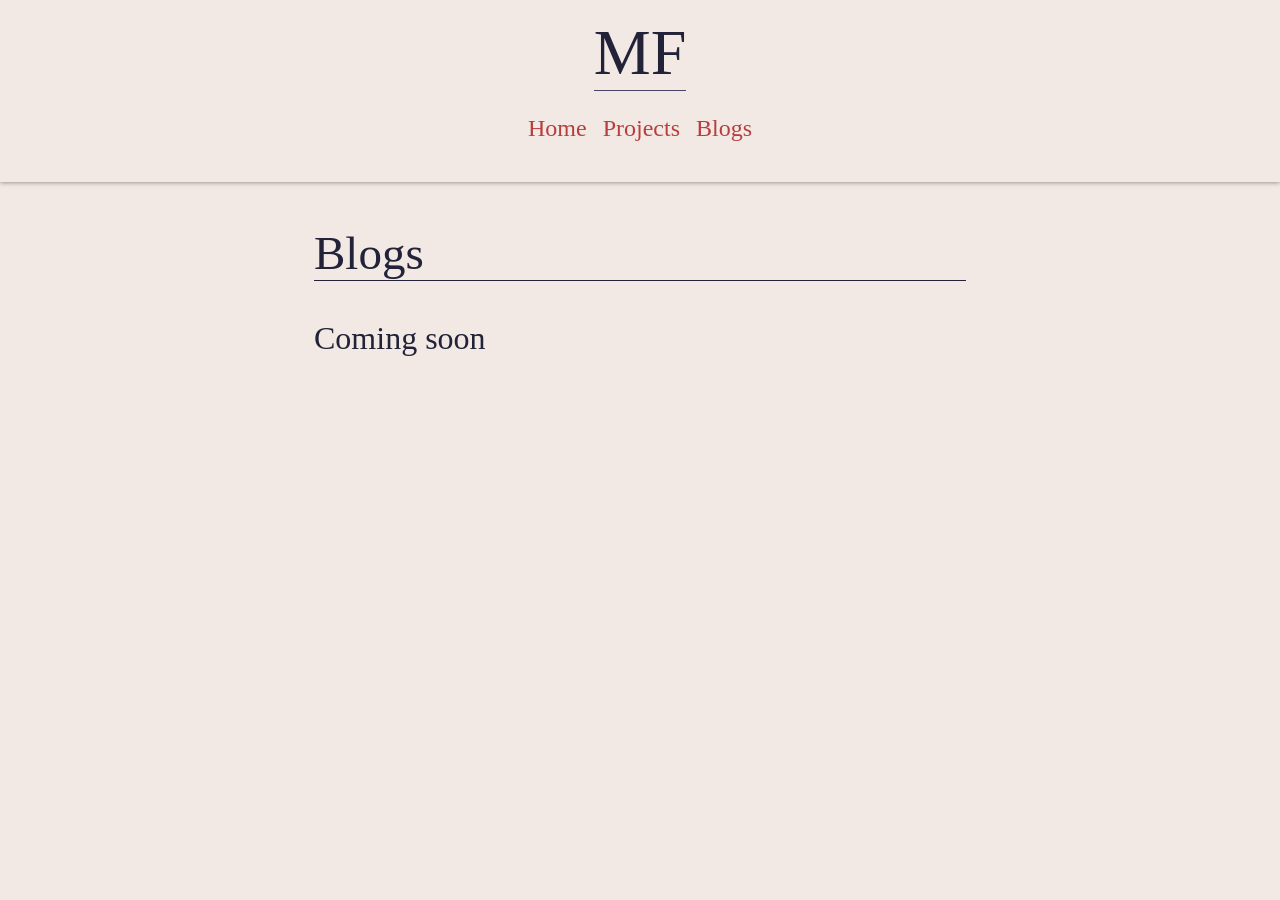
==== pages/blogs/index.html @ b968c636 "Add pages" ====
<!DOCTYPE html>
<html lang="en">
<head>
    <meta charset="UTF-8">
    <meta name="viewport" content="width=device-width, initial-scale=1.0">
    <link rel="stylesheet" href="../../stylesheets/styles.css">
    <link rel="stylesheet" href="../../stylesheets/topbar.css">
    <script src="../../scripts/auto-hiding-topbar.js" defer></script>
</link>
    <title>Mario Florio</title>
</head>
<body>
    <header class="topbar">
        <div id="logo">MF</div>
        <nav>
            <ul>
                <li><a href="/">Home</a></li>
                <li><a href="/pages/projects/">Projects</a></li>
                <li><a href="/pages/blogs/">Blogs</a></li>
            </ul>
        </nav>
    </header>
    <main>
        <header>
            <section class="section-wrapper">
                <h2 class="underline">Blogs</h2>
                <h3>Coming soon</h3>
            </section>
        </header>
    </main>
    <footer>
    </footer>
</body>
</html>
---- stylesheets/styles.css ----
:root {
    --primary-bg-color: #F2E9E4;
    --secondary-bg-color: #C9AD97;
    --primary-fg-color: #222238;
    --secondary-fg-color: #4A4369;
    --target-color: #B83E3E;
}

* {
    box-sizing: border-box;

    color: var(--primary-fg-color);

    font-family: 'Times New Roman', Times, serif;
    font-weight: 500;
}

/* Tags */
body {
    margin: 0px;

    background-color: var(--primary-bg-color);
}

ul {
    /* margin: 0; */
    padding: 0;
}

li {
    list-style: none;
}

h1 {
    margin-top: 0;
    padding-top: 21.44px;
}

h2 {
    font-size: 30px;

    margin-top: 0;
    padding-top: 19.92px;
}

p {
    line-height: 120%;
    letter-spacing: 2%;
}

a {
    color: var(--target-color);
    text-decoration: none;
}

/* Components */
.underline {
    border-bottom: 1px solid var(--primary-fg-color);
}

.bold {
    font-weight: 600;
}

.section-wrapper {
    max-width: 700px;
    margin-left: auto;
    margin-right: auto;
    padding: 1.5rem;
}

.span-wrapper {
    display: flex;
    justify-content: flex-end;

    font-size: 12px;
}

.span-wrapper>span>a {
    font-style: italic;

}

/* Sections */

/* Hero */
.hero {
    background-image: url("../images/hero-pic.althaf-raja.jpg");
    background-repeat: no-repeat;
    background-position: center;
    background-size: cover;

    height: 90dvh;

    overflow: hidden;
}

.hero>.mask {
    display: flex;
    flex-direction: column;
    justify-content: center;
    align-items: center;

    text-align: center;

    background-color: rgb(from var(--primary-bg-color) r g b / 0.7);
    height: 100%;

    padding: 1rem;
}

.hero>.mask>h1 {
    font-size: 45px;

    margin: 0;
    padding: 0;
}

.hero>.mask>h2 {
    font-size: 30px;
    color: var(--secondary-fg-color);

    margin: 0;
    padding: 0;
}

.hero>.mask>p {
    font-size: 16px;

    margin: 8px;
    width: 264px;
}

.hero>.mask>#photo-credit {
    position: absolute;
    bottom: 0rem;
    right: 1rem;
}

/* About */
.about {
    background-color: var(--secondary-bg-color);
}

/* Projects */
.projects {
    background-color: var(--primary-bg-color);
}

.project-description>p {
    color: var(--secondary-fg-color)
}

/* Methodology */
.methodology {
    background-color: var(--secondary-bg-color);
}

/* Contact */
.contact {
    background-color: var(--primary-bg-color);
}

@media screen and (min-width: 800px) {
    .hero>.mask>h1 {
        font-size: 72px;
    }

    .hero>.mask>h2 {
        font-size: 54px;
    }

    .hero>.mask>p {
        font-size: 32px;
        width: 500px;
    }

    h2 {
        font-size: 47px;
    }

    h3 {
        font-size: 32px;
    }

    p {
        font-size: 24px;
    }

    ul {
        font-size: 24px;
    }

    .span-wrapper {
        font-size: 16px;
    }
}
---- stylesheets/topbar.css ----
.topbar {

    --topbar-height: 83.5px; 

    position: sticky;
    top: 0px;

    display: flex;
    justify-content: space-between;
    align-items: center;

    background-color: var(--primary-bg-color);
    padding: 1rem;

    box-shadow: rgba(0, 0, 0, 0.5) 0 0 5px;
    transition: all 0.2s ease;
    isolation: isolate;
}

.topbar.hide {
    top: calc(0px - var(--topbar-height));
    transition: all 0.2s ease;
}

.topbar>#logo {
    font-size: 45px;
}

.topbar>nav>ul {
    display: flex;
    gap: 1rem;
}

@media screen and (min-width: 700px) {
    
    .topbar {

        --topbar-height: 182px;

        flex-direction: column;
    }

    .topbar>#logo {
        font-size: 64px;
        border-bottom: 1px solid var(--secondary-fg-color);
    }

}
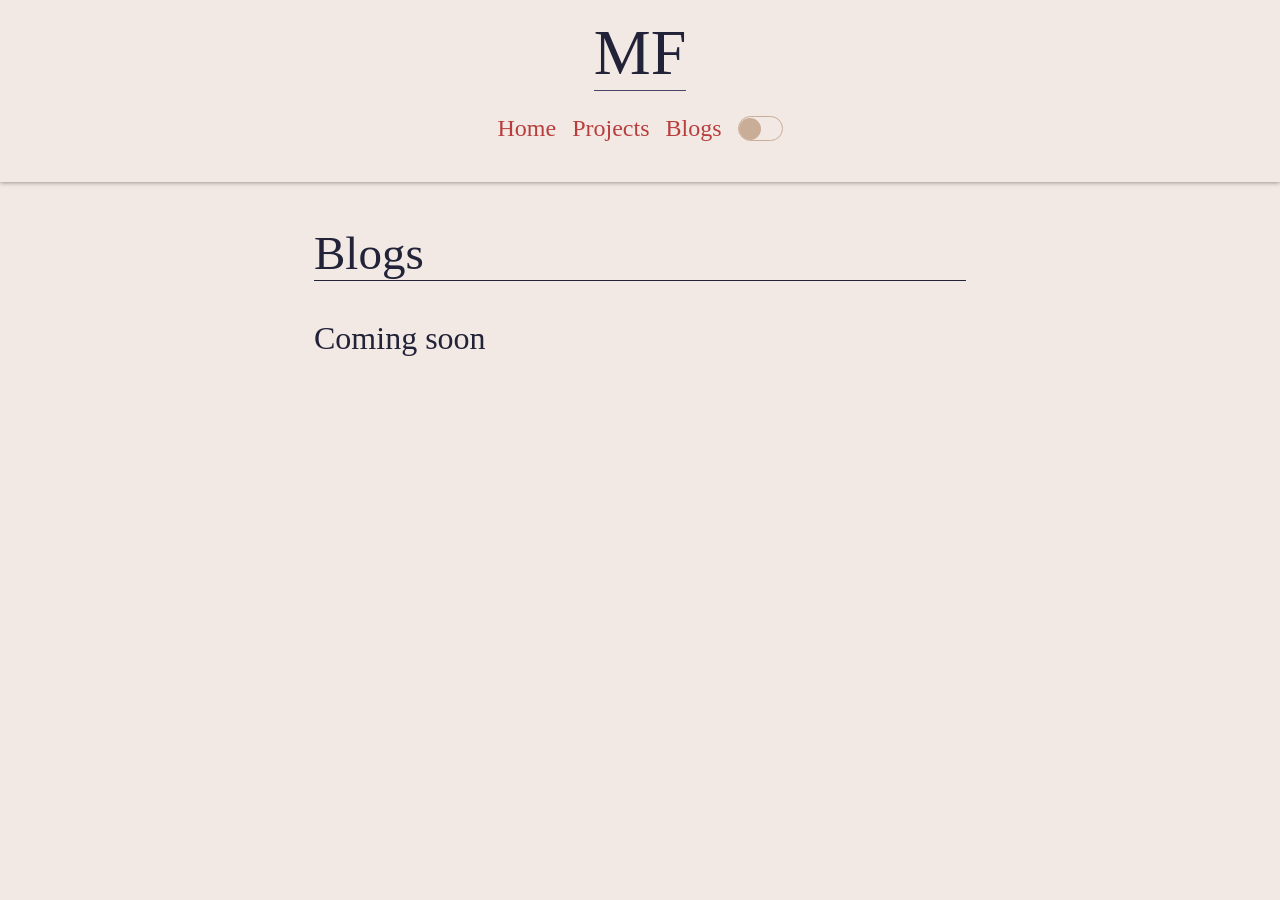
==== commit b0b83e0a: "Add dark mode" ====
--- a/pages/blogs/index.html
+++ b/pages/blogs/index.html
@@ -5,20 +5,29 @@
     <meta name="viewport" content="width=device-width, initial-scale=1.0">
     <link rel="stylesheet" href="../../stylesheets/styles.css">
     <link rel="stylesheet" href="../../stylesheets/topbar.css">
+    <link rel="stylesheet" href="../../stylesheets/toggle-switch.css">
     <script src="../../scripts/auto-hiding-topbar.js" defer></script>
-</link>
+    <script src="../../scripts/dark-mode-switch.js" defer></script>
     <title>Mario Florio</title>
 </head>
 <body>
     <header class="topbar">
         <div id="logo">MF</div>
-        <nav>
-            <ul>
-                <li><a href="/">Home</a></li>
-                <li><a href="/pages/projects/">Projects</a></li>
-                <li><a href="/pages/blogs/">Blogs</a></li>
-            </ul>
-        </nav>
+        <div class="flex-aligned-wrapper">
+            <nav>
+                <ul>
+                    <li><a href="/">Home</a></li>
+                    <li><a href="/pages/projects/">Projects</a></li>
+                    <li><a href="/pages/blogs/">Blogs</a></li>
+                </ul>
+            </nav>
+            <div class="toggle-switch">
+                <label class="switch-label" id="dark-mode" name="dark-mode">
+                    <input type="checkbox" class="checkbox" id="dark-mode" name="dark-mode">
+                    <span class="slider" data-on="false"></span>
+                </label>
+            </div>
+        </div>
     </header>
     <main>
         <header>
--- a/stylesheets/styles.css
+++ b/stylesheets/styles.css
@@ -1,10 +1,27 @@
 
 :root {
-    --primary-bg-color: #F2E9E4;
-    --secondary-bg-color: #C9AD97;
-    --primary-fg-color: #222238;
-    --secondary-fg-color: #4A4369;
-    --target-color: #B83E3E;
+
+    --theme: default;
+
+    /* Default */
+    --primary-default-bg-color: #F2E9E4;
+    --secondary-default-bg-color: #C9AD97;
+    --primary-default-fg-color: #222238;
+    --secondary-default-fg-color: #4A4369;
+    --default-target-color: #B83E3E;
+
+    /* Dark */
+    --primary-dark-bg-color: #222831;
+    --secondary-dark-bg-color: #393E46;
+    --primary-dark-fg-color: #c4c4c4;
+    --secondary-dark-fg-color: #8C8C8C;
+    --dark-target-color: #B83E3E;
+
+    --primary-bg-color: var(--primary-default-bg-color);
+    --secondary-bg-color: var(--secondary-default-bg-color);
+    --primary-fg-color: var(--primary-default-fg-color);
+    --secondary-fg-color: var(--secondary-default-fg-color);
+    --target-color: var(--default-target-color);
 }
 
 * {
@@ -13,7 +30,7 @@
     color: var(--primary-fg-color);
 
     font-family: 'Times New Roman', Times, serif;
-    font-weight: 500;
+    font-weight: 400;
 }
 
 /* Tags */
@@ -61,6 +78,13 @@
 
 .bold {
     font-weight: 600;
+}
+
+.flex-aligned-wrapper {
+    display: flex;
+    justify-content: center;
+    align-items: center;
+    gap: 1rem;
 }
 
 .section-wrapper {
@@ -86,9 +110,11 @@
 
 /* Hero */
 .hero {
+    position: relative;
+
     background-image: url("../images/hero-pic.althaf-raja.jpg");
     background-repeat: no-repeat;
-    background-position: center;
+    background-position: 57% 50%;
     background-size: cover;
 
     height: 90dvh;
@@ -134,7 +160,7 @@
 
 .hero>.mask>#photo-credit {
     position: absolute;
-    bottom: 0rem;
+    bottom: 1rem;
     right: 1rem;
 }
 
@@ -148,7 +174,17 @@
     background-color: var(--primary-bg-color);
 }
 
-.project-description>p {
+.project-card>.project-header {
+    display: flex;
+    justify-content: space-between;
+    align-items: center;
+}
+
+.project-card>.project-header>span {
+    color: var(--secondary-fg-color);
+}
+
+.project-card>p {
     color: var(--secondary-fg-color)
 }
 
--- a/stylesheets/topbar.css
+++ b/stylesheets/topbar.css
@@ -1,7 +1,7 @@
 
 .topbar {
 
-    --topbar-height: 83.5px; 
+    --topbar-height: 89px; 
 
     position: sticky;
     top: 0px;
@@ -16,6 +16,7 @@
     box-shadow: rgba(0, 0, 0, 0.5) 0 0 5px;
     transition: all 0.2s ease;
     isolation: isolate;
+    z-index: 1;
 }
 
 .topbar.hide {
@@ -27,12 +28,14 @@
     font-size: 45px;
 }
 
-.topbar>nav>ul {
+.topbar nav>ul {
     display: flex;
+    justify-content: center;
+    align-items: center;
     gap: 1rem;
 }
 
-@media screen and (min-width: 700px) {
+@media screen and (min-width: 800px) {
     
     .topbar {
 
--- a/stylesheets/toggle-switch.css
+++ b/stylesheets/toggle-switch.css
@@ -0,0 +1,50 @@
+.toggle-switch {
+    position: relative;
+
+    height: 25px;
+    width: 45px;
+
+    border: 1px solid var(--secondary-bg-color);
+    border-radius: 25px;
+
+    overflow: hidden;
+}
+
+.toggle-switch .switch-label {
+    display: flex;
+    justify-content: center;
+    align-items: center;
+
+    height: 100%;
+    width: 100%;
+
+    overflow: hidden;
+}
+
+.toggle-switch .checkbox {
+    display: none;
+    cursor: none;
+}
+
+.toggle-switch .slider {
+    position: absolute;
+    top: 0.5px;
+    bottom: 0px;
+
+    background-color: var(--secondary-bg-color);
+    height: 22px;
+    width: 22px;
+
+    border-radius: 25px;
+
+    transition-duration: 0.2s;
+    cursor: pointer;
+}
+
+.toggle-switch .slider[data-on="false"] {
+    left: 0.5px;
+}
+
+.toggle-switch .slider[data-on="true"] {
+    left: 20.5px;
+}
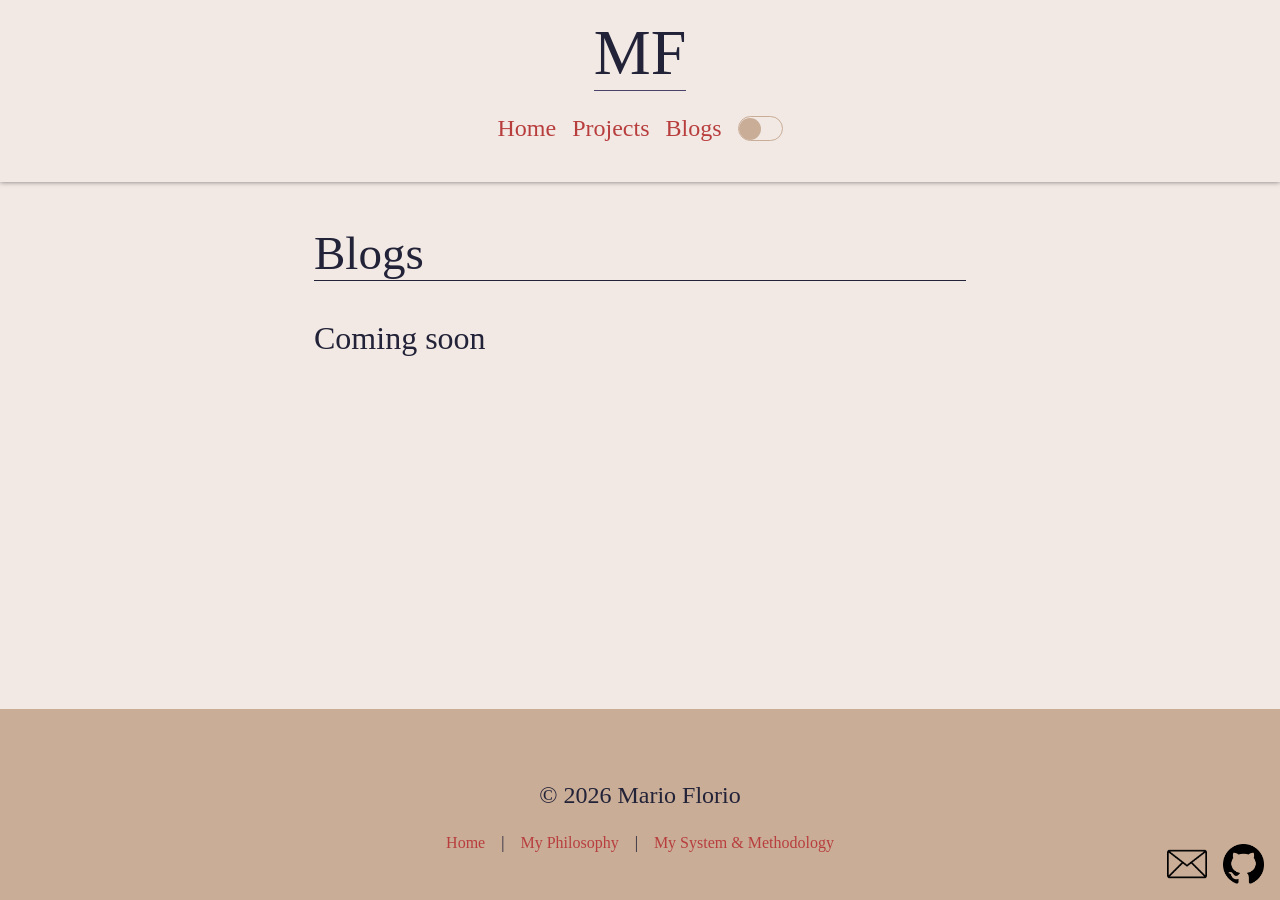
==== commit 69c63d8a: "Add dedicated footer" ====
--- a/pages/blogs/index.html
+++ b/pages/blogs/index.html
@@ -6,8 +6,10 @@
     <link rel="stylesheet" href="../../stylesheets/styles.css">
     <link rel="stylesheet" href="../../stylesheets/topbar.css">
     <link rel="stylesheet" href="../../stylesheets/toggle-switch.css">
+    <script type="module" src="../../scripts/local-storage.js"></script>
+    <script type="module" src="../../scripts/theme-handler.js"></script>
+    <script type="module" src="../../scripts/dark-mode-switch.js"></script>
     <script src="../../scripts/auto-hiding-topbar.js" defer></script>
-    <script src="../../scripts/dark-mode-switch.js" defer></script>
     <title>Mario Florio</title>
 </head>
 <body>
@@ -38,6 +40,24 @@
         </header>
     </main>
     <footer>
+        <section>
+            <p style="display: flex; justify-content: center;">© 2026 Mario Florio</p>
+            <div class="flex-aligned-wrapper">
+                <a href="../../">Home</a>
+                <span>|</span>
+                <a href="../blogs/">My Philosophy</a>
+                <span>|</span>
+                <a href="../blogs/">My System & Methodology</a>
+            </div>
+            <div class="contacts flex-aligned-wrapper" style="margin-top: 1rem;">
+                <a class="contacts-icon-wrapper" href="mailto:mario-florio@icloud.com">
+                    <img src="../../images/email.png">
+                </a>
+                <a class="contacts-icon-wrapper" href="https://github.com/mario-florio" target="_blank" rel="noopener noreferrer">
+                    <img src="../../images/github.png">
+                </a>
+            </div>
+        </section>
     </footer>
 </body>
 </html>
--- a/stylesheets/styles.css
+++ b/stylesheets/styles.css
@@ -35,13 +35,26 @@
 
 /* Tags */
 body {
+    display: flex;
+    flex-direction: column;
+
+    background-color: var(--primary-bg-color);
     margin: 0px;
-
-    background-color: var(--primary-bg-color);
+    padding: 0px;
+    min-height: 100dvh;
+}
+
+body>main {
+    flex: 1;
+}
+
+body>footer {
+    background-color: var(--secondary-bg-color);
+    margin-top: auto;
+    padding: 3rem;
 }
 
 ul {
-    /* margin: 0; */
     padding: 0;
 }
 
@@ -71,19 +84,26 @@
     text-decoration: none;
 }
 
+strong {
+    font-weight: 600;
+}
+
+hr {
+    border: none;
+    height: 0.5px;
+    background-color: var(--primary-fg-color);
+}
+
 /* Components */
 .underline {
     border-bottom: 1px solid var(--primary-fg-color);
 }
 
-.bold {
-    font-weight: 600;
-}
-
 .flex-aligned-wrapper {
     display: flex;
     justify-content: center;
     align-items: center;
+    flex-wrap: wrap;
     gap: 1rem;
 }
 
@@ -103,7 +123,17 @@
 
 .span-wrapper>span>a {
     font-style: italic;
-
+}
+
+.contacts-icon-wrapper {
+    height: 40px;
+    width: auto;
+
+    overflow: hidden;
+}
+
+.contacts-icon-wrapper>img {
+    height: 100%;
 }
 
 /* Sections */
@@ -231,4 +261,15 @@
     .span-wrapper {
         font-size: 16px;
     }
-}
+
+}
+
+@media screen and (min-width: 900px) {
+
+    .contacts {
+        position: fixed;
+        bottom: 1rem;
+        right: 1rem;
+    }
+
+}
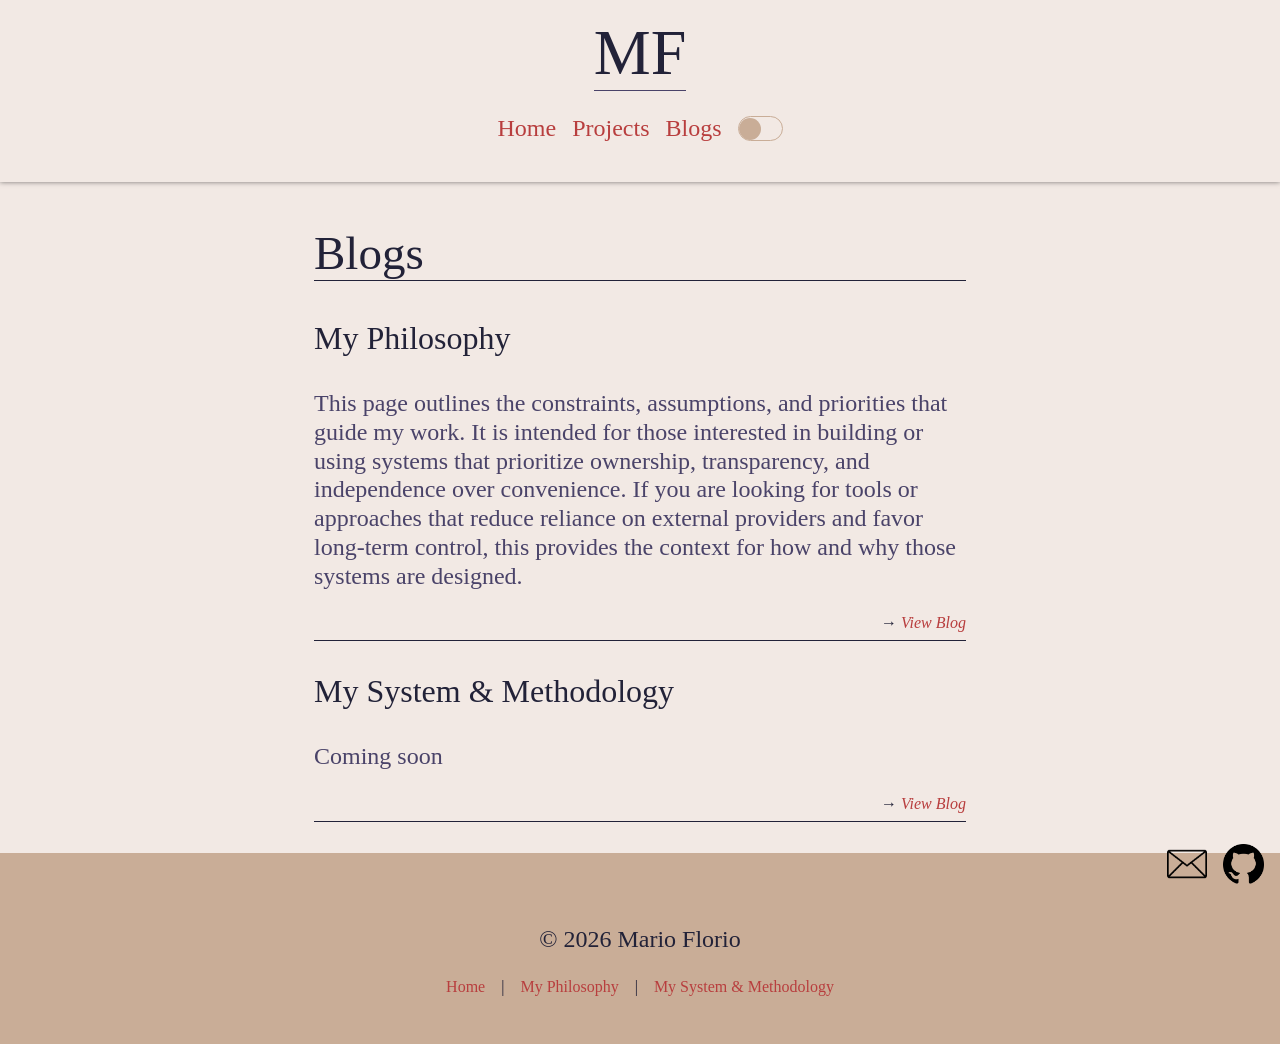
==== commit a8dd09c1: "Add my philosophy blog" ====
--- a/pages/blogs/index.html
+++ b/pages/blogs/index.html
@@ -33,11 +33,28 @@
     </header>
     <main>
         <header>
-            <section class="section-wrapper">
+            <section class="section-wrapper zero-bottom-padding">
                 <h2 class="underline">Blogs</h2>
-                <h3>Coming soon</h3>
             </section>
         </header>
+        <section class="section-wrapper zero-top-padding">
+            <article class="description-card">
+                <h3>My Philosophy</h3>
+                <p>This page outlines the constraints, assumptions, and priorities that guide my work. It is intended for those interested in building or using systems that prioritize ownership, transparency, and independence over convenience. If you are looking for tools or approaches that reduce reliance on external providers and favor long-term control, this provides the context for how and why those systems are designed.</p>
+                <div class="span-wrapper">
+                    <span>→ <a href="./my-philosophy.html">View Blog</a></span>
+                </div>
+                <hr>
+            </article>
+            <article class="description-card">
+                <h3>My System & Methodology</h3>
+                <p>Coming soon</p>
+                <div class="span-wrapper">
+                    <span>→ <a href="./my-system-and-methodology.html">View Blog</a></span>
+                </div>
+                <hr>
+            </article>
+        </section>
     </main>
     <footer>
         <section>
--- a/stylesheets/styles.css
+++ b/stylesheets/styles.css
@@ -136,6 +136,14 @@
     height: 100%;
 }
 
+.zero-top-padding {
+    padding-top: 0;
+}
+
+.zero-bottom-padding {
+    padding-bottom: 0;
+}
+
 /* Sections */
 
 /* Hero */
@@ -204,17 +212,7 @@
     background-color: var(--primary-bg-color);
 }
 
-.project-card>.project-header {
-    display: flex;
-    justify-content: space-between;
-    align-items: center;
-}
-
-.project-card>.project-header>span {
-    color: var(--secondary-fg-color);
-}
-
-.project-card>p {
+.description-card>p {
     color: var(--secondary-fg-color)
 }
 
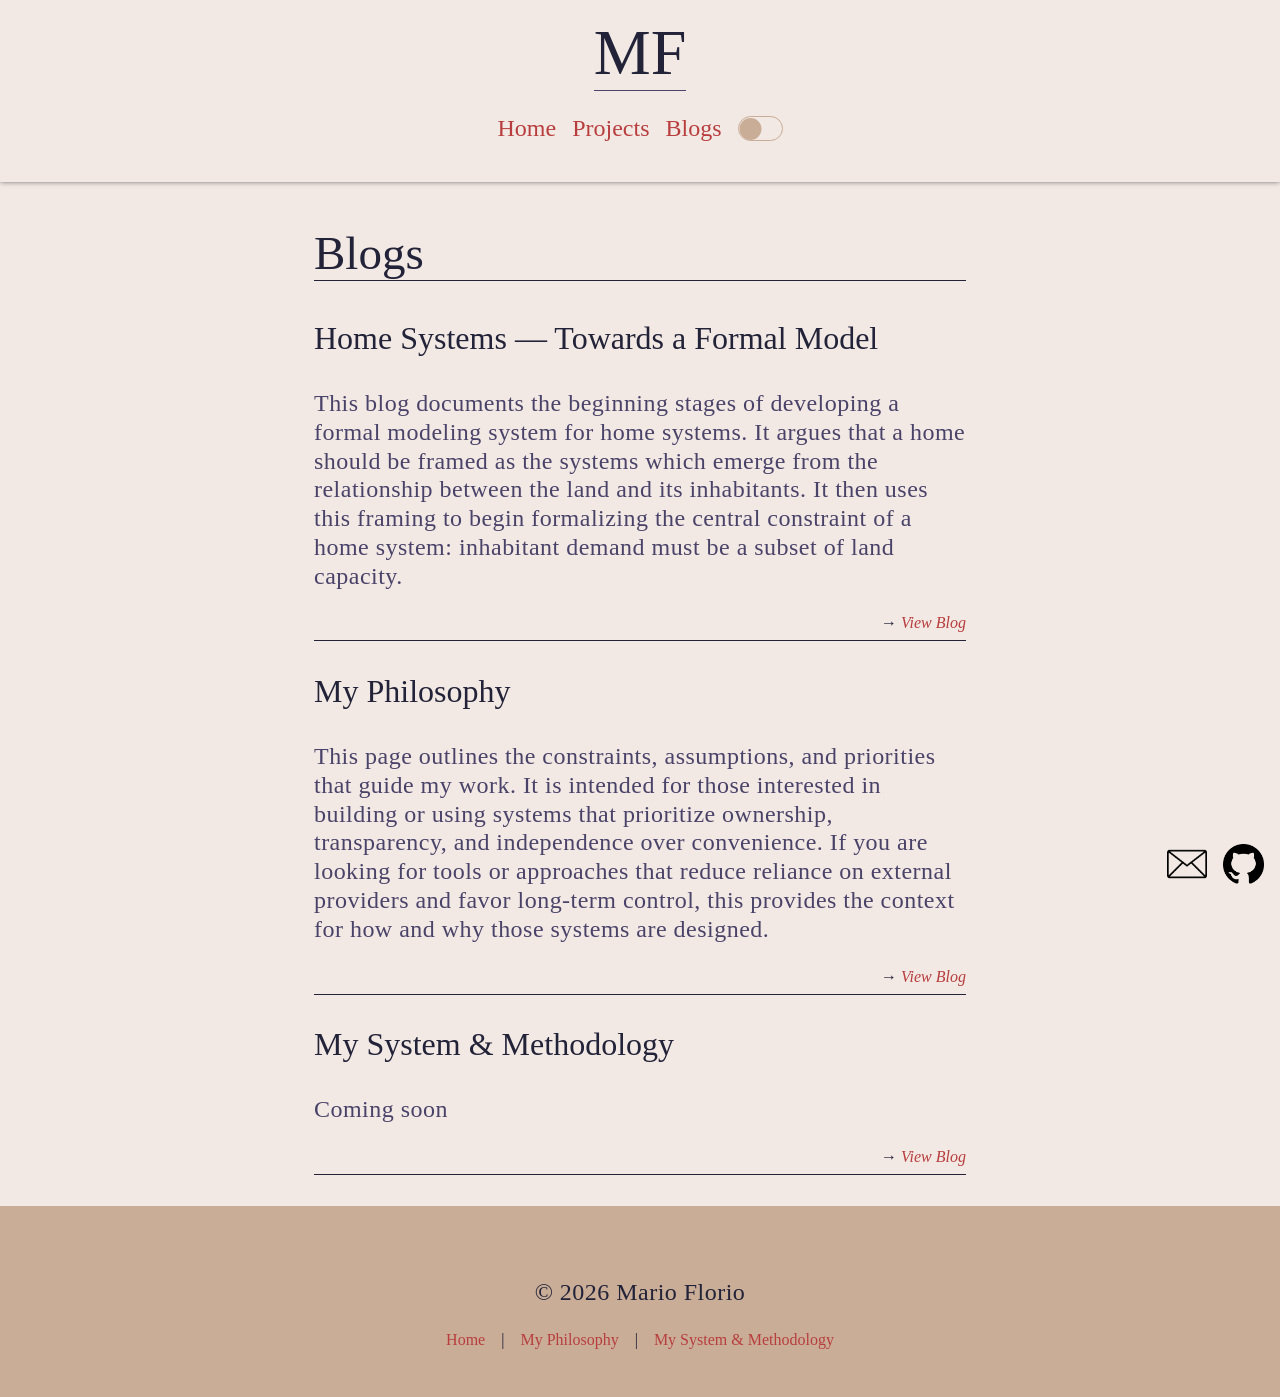
==== commit 081465c2: "Add new blog entry" ====
--- a/pages/blogs/index.html
+++ b/pages/blogs/index.html
@@ -39,6 +39,14 @@
         </header>
         <section class="section-wrapper zero-top-padding">
             <article class="description-card">
+                <h3>Home Systems — Towards a Formal Model</h3>
+                <p>This blog documents the beginning stages of developing a formal modeling system for home systems. It argues that a home should be framed as the systems which emerge from the relationship between the land and its inhabitants. It then uses this framing to begin formalizing the central constraint of a home system: inhabitant demand must be a subset of land capacity.</p>
+                <div class="span-wrapper">
+                    <span>→ <a href="./home-systems.towards-a-formal-model.html">View Blog</a></span>
+                </div>
+                <hr>
+            </article>
+            <article class="description-card">
                 <h3>My Philosophy</h3>
                 <p>This page outlines the constraints, assumptions, and priorities that guide my work. It is intended for those interested in building or using systems that prioritize ownership, transparency, and independence over convenience. If you are looking for tools or approaches that reduce reliance on external providers and favor long-term control, this provides the context for how and why those systems are designed.</p>
                 <div class="span-wrapper">
@@ -62,9 +70,9 @@
             <div class="flex-aligned-wrapper">
                 <a href="../../">Home</a>
                 <span>|</span>
-                <a href="../blogs/">My Philosophy</a>
+                <a href="../blogs/my-philosophy.html">My Philosophy</a>
                 <span>|</span>
-                <a href="../blogs/">My System & Methodology</a>
+                <a href="../blogs/my-system-and-methodology.html">My System & Methodology</a>
             </div>
             <div class="contacts flex-aligned-wrapper" style="margin-top: 1rem;">
                 <a class="contacts-icon-wrapper" href="mailto:mario-florio@icloud.com">
--- a/stylesheets/styles.css
+++ b/stylesheets/styles.css
@@ -27,20 +27,25 @@
 * {
     box-sizing: border-box;
 
-    color: var(--primary-fg-color);
-
     font-family: 'Times New Roman', Times, serif;
     font-weight: 400;
 }
 
 /* Tags */
+html, body {
+    margin: 0;
+    padding: 0;
+}
+
 body {
     display: flex;
     flex-direction: column;
 
+    color: var(--primary-fg-color);
     background-color: var(--primary-bg-color);
     margin: 0px;
     padding: 0px;
+    min-height: 100vh;
     min-height: 100dvh;
 }
 
@@ -76,12 +81,18 @@
 
 p {
     line-height: 120%;
-    letter-spacing: 2%;
+    letter-spacing: 0.02em;
 }
 
 a {
     color: var(--target-color);
     text-decoration: none;
+}
+
+img {
+    max-width: 100%;
+    height: auto;
+    display: block;
 }
 
 strong {
@@ -126,8 +137,11 @@
 }
 
 .contacts-icon-wrapper {
+    display: block;
+
     height: 40px;
     width: auto;
+    max-width: 100%;
 
     overflow: hidden;
 }
@@ -155,6 +169,7 @@
     background-position: 57% 50%;
     background-size: cover;
 
+    height: 90vh;
     height: 90dvh;
 
     overflow: hidden;
@@ -226,7 +241,7 @@
     background-color: var(--primary-bg-color);
 }
 
-@media screen and (min-width: 800px) {
+@media (min-width: 800px) {
     .hero>.mask>h1 {
         font-size: 72px;
     }
@@ -240,6 +255,10 @@
         width: 500px;
     }
 
+    h1 {
+        font-size: 60px;
+    }
+
     h2 {
         font-size: 47px;
     }
@@ -248,6 +267,10 @@
         font-size: 32px;
     }
 
+    h4 {
+        font-size: 28px;
+    }
+
     p {
         font-size: 24px;
     }
@@ -262,7 +285,7 @@
 
 }
 
-@media screen and (min-width: 900px) {
+@media (min-width: 900px) {
 
     .contacts {
         position: fixed;
--- a/stylesheets/topbar.css
+++ b/stylesheets/topbar.css
@@ -35,7 +35,7 @@
     gap: 1rem;
 }
 
-@media screen and (min-width: 800px) {
+@media (min-width: 800px) {
     
     .topbar {
 
--- a/stylesheets/toggle-switch.css
+++ b/stylesheets/toggle-switch.css
@@ -1,5 +1,8 @@
 .toggle-switch {
     position: relative;
+
+    display: flex;
+    align-items: center;
 
     height: 25px;
     width: 45px;
@@ -22,14 +25,14 @@
 }
 
 .toggle-switch .checkbox {
-    display: none;
-    cursor: none;
+    position: absolute;
+    opacity: 0;
+    pointer-events: none;
 }
 
 .toggle-switch .slider {
     position: absolute;
-    top: 0.5px;
-    bottom: 0px;
+    top: 50%;
 
     background-color: var(--secondary-bg-color);
     height: 22px;
@@ -37,14 +40,18 @@
 
     border-radius: 25px;
 
-    transition-duration: 0.2s;
+    transform: translate(0.5px, -50%);
     cursor: pointer;
 }
 
 .toggle-switch .slider[data-on="false"] {
-    left: 0.5px;
+    left: 0;
+    
+    transform: translate(0.5px, -50%);
+    transition: transform 0.2s ease;
 }
 
 .toggle-switch .slider[data-on="true"] {
-    left: 20.5px;
+    transform: translate(10px, -50%);
+    transition: transform 0.2s ease;
 }
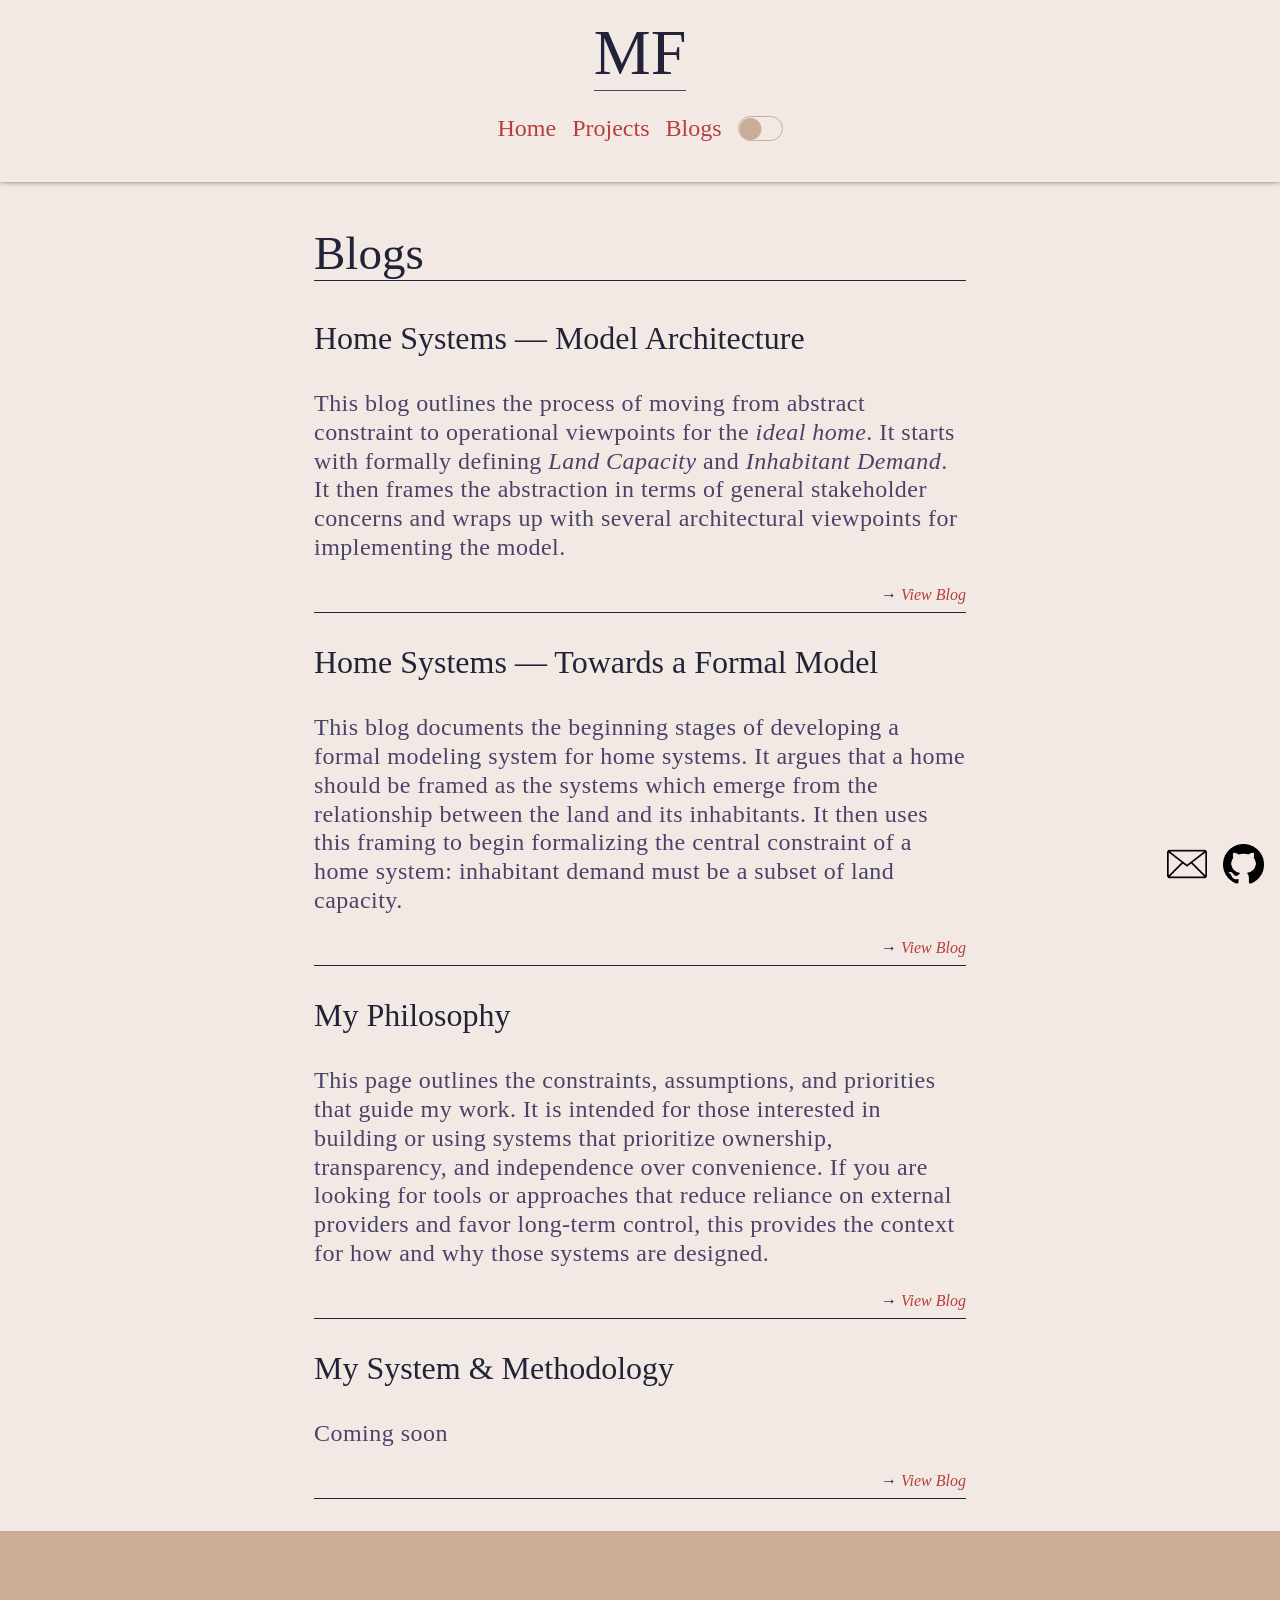
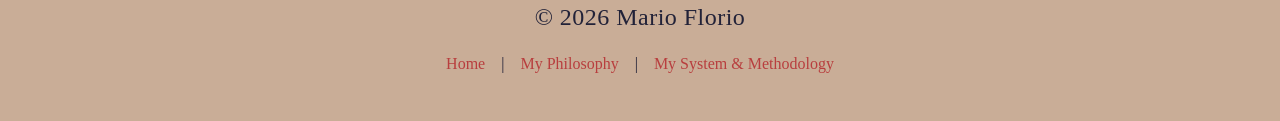
==== commit 99b1def8: "Add new blog entry Blog entry: Home Systems — Model Architecture" ====
--- a/pages/blogs/index.html
+++ b/pages/blogs/index.html
@@ -38,6 +38,14 @@
             </section>
         </header>
         <section class="section-wrapper zero-top-padding">
+            <article class="description-card">
+                <h3>Home Systems — Model Architecture</h3>
+                <p>This blog outlines the process of moving from abstract constraint to operational viewpoints for the <em>ideal home</em>. It starts with formally defining <em>Land Capacity</em> and <em>Inhabitant Demand</em>. It then frames the abstraction in terms of general stakeholder concerns and wraps up with several architectural viewpoints for implementing the model.</p>
+                <div class="span-wrapper">
+                    <span>→ <a href="./home-systems.model-architecture.html">View Blog</a></span>
+                </div>
+                <hr>
+            </article>
             <article class="description-card">
                 <h3>Home Systems — Towards a Formal Model</h3>
                 <p>This blog documents the beginning stages of developing a formal modeling system for home systems. It argues that a home should be framed as the systems which emerge from the relationship between the land and its inhabitants. It then uses this framing to begin formalizing the central constraint of a home system: inhabitant demand must be a subset of land capacity.</p>
